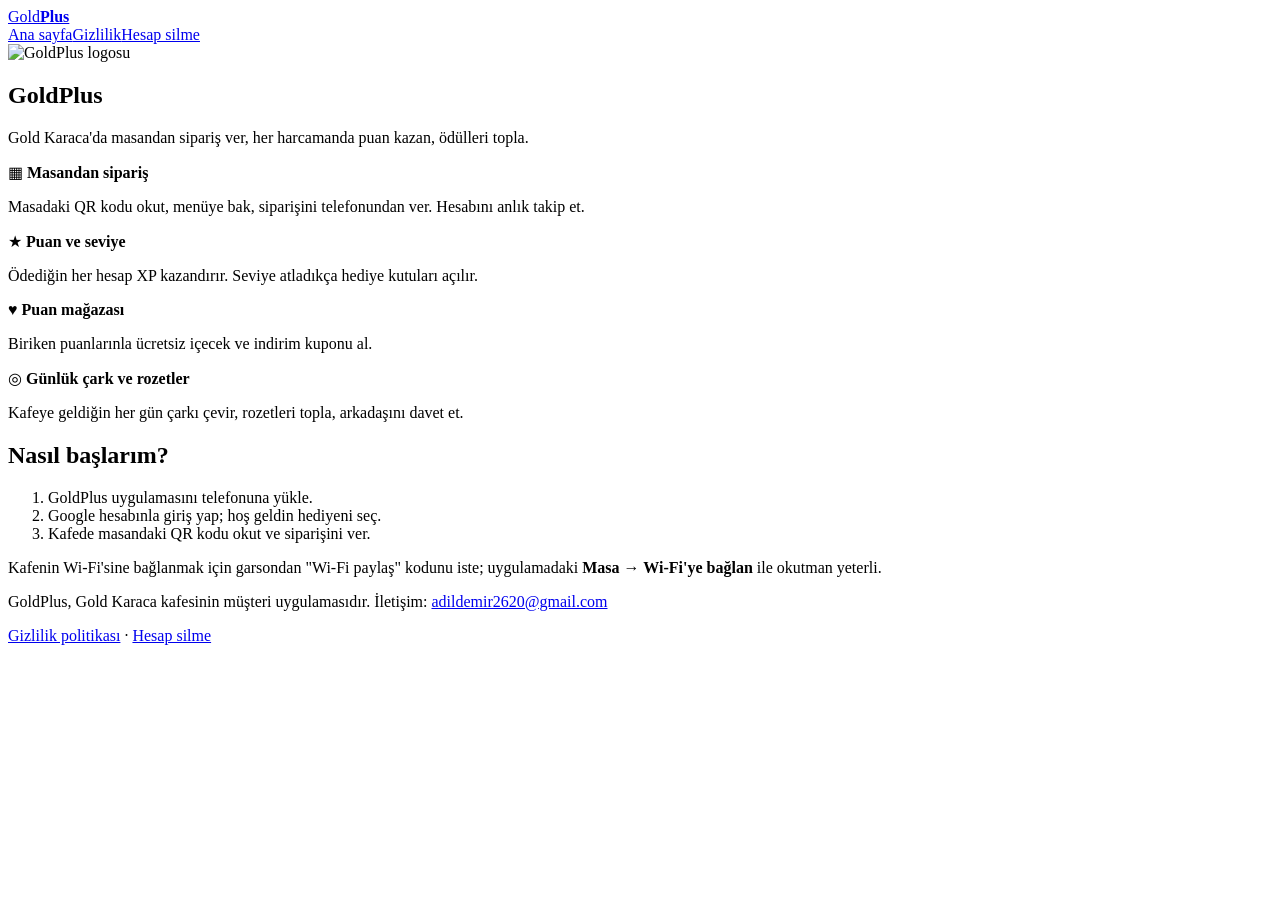
==== index.html @ 662983c7 "Add files via upload" ====
<!doctype html>
<html lang="tr">
<head>
    <meta charset="utf-8">
    <meta name="viewport" content="width=device-width, initial-scale=1">
    <title>GoldPlus · Gold Karaca</title>
    <meta name="description" content="Gold Karaca müşteri uygulaması: masadan sipariş, puan, ödüller.">
    <link rel="icon" href="logo.svg" type="image/svg+xml">
    <link rel="stylesheet" href="style.css">
</head>
<body>
    <header class="top">
        <div class="top-inner">
            <a class="brand" href="index.html"><img src="logo.svg" alt=""><span class="brand-text">Gold<b>Plus</b></span></a>
            <nav><a href="index.html" aria-current="page">Ana sayfa</a><a href="gizlilik.html">Gizlilik</a><a href="hesap-silme.html">Hesap silme</a></nav>
        </div>
    </header>
    <section class="hero">
        <img src="logo.svg" alt="GoldPlus logosu">
        <h1>GoldPlus</h1>
        <p>Gold Karaca'da masandan sipariş ver, her harcamanda puan kazan, ödülleri topla.</p>
    </section>

    <main>
        <div class="features">
            <div class="feature">
                <span class="icon">▦</span>
                <strong>Masandan sipariş</strong>
                <p>Masadaki QR kodu okut, menüye bak, siparişini telefonundan ver. Hesabını anlık takip et.</p>
            </div>
            <div class="feature">
                <span class="icon">★</span>
                <strong>Puan ve seviye</strong>
                <p>Ödediğin her hesap XP kazandırır. Seviye atladıkça hediye kutuları açılır.</p>
            </div>
            <div class="feature">
                <span class="icon">♥</span>
                <strong>Puan mağazası</strong>
                <p>Biriken puanlarınla ücretsiz içecek ve indirim kuponu al.</p>
            </div>
            <div class="feature">
                <span class="icon">◎</span>
                <strong>Günlük çark ve rozetler</strong>
                <p>Kafeye geldiğin her gün çarkı çevir, rozetleri topla, arkadaşını davet et.</p>
            </div>
        </div>

        <h2>Nasıl başlarım?</h2>
        <ol class="steps">
            <li>GoldPlus uygulamasını telefonuna yükle.</li>
            <li>Google hesabınla giriş yap; hoş geldin hediyeni seç.</li>
            <li>Kafede masandaki QR kodu okut ve siparişini ver.</li>
        </ol>

        <div class="box">
            Kafenin Wi-Fi'sine bağlanmak için garsondan "Wi-Fi paylaş" kodunu iste; uygulamadaki
            <strong>Masa → Wi-Fi'ye bağlan</strong> ile okutman yeterli.
        </div>

    </main>

    <footer>
        <p>GoldPlus, Gold Karaca kafesinin müşteri uygulamasıdır. İletişim: <a href="mailto:adildemir2620@gmail.com">adildemir2620@gmail.com</a></p>
        <p><a href="gizlilik.html">Gizlilik politikası</a> · <a href="hesap-silme.html">Hesap silme</a></p>
    </footer>
</body>
</html>
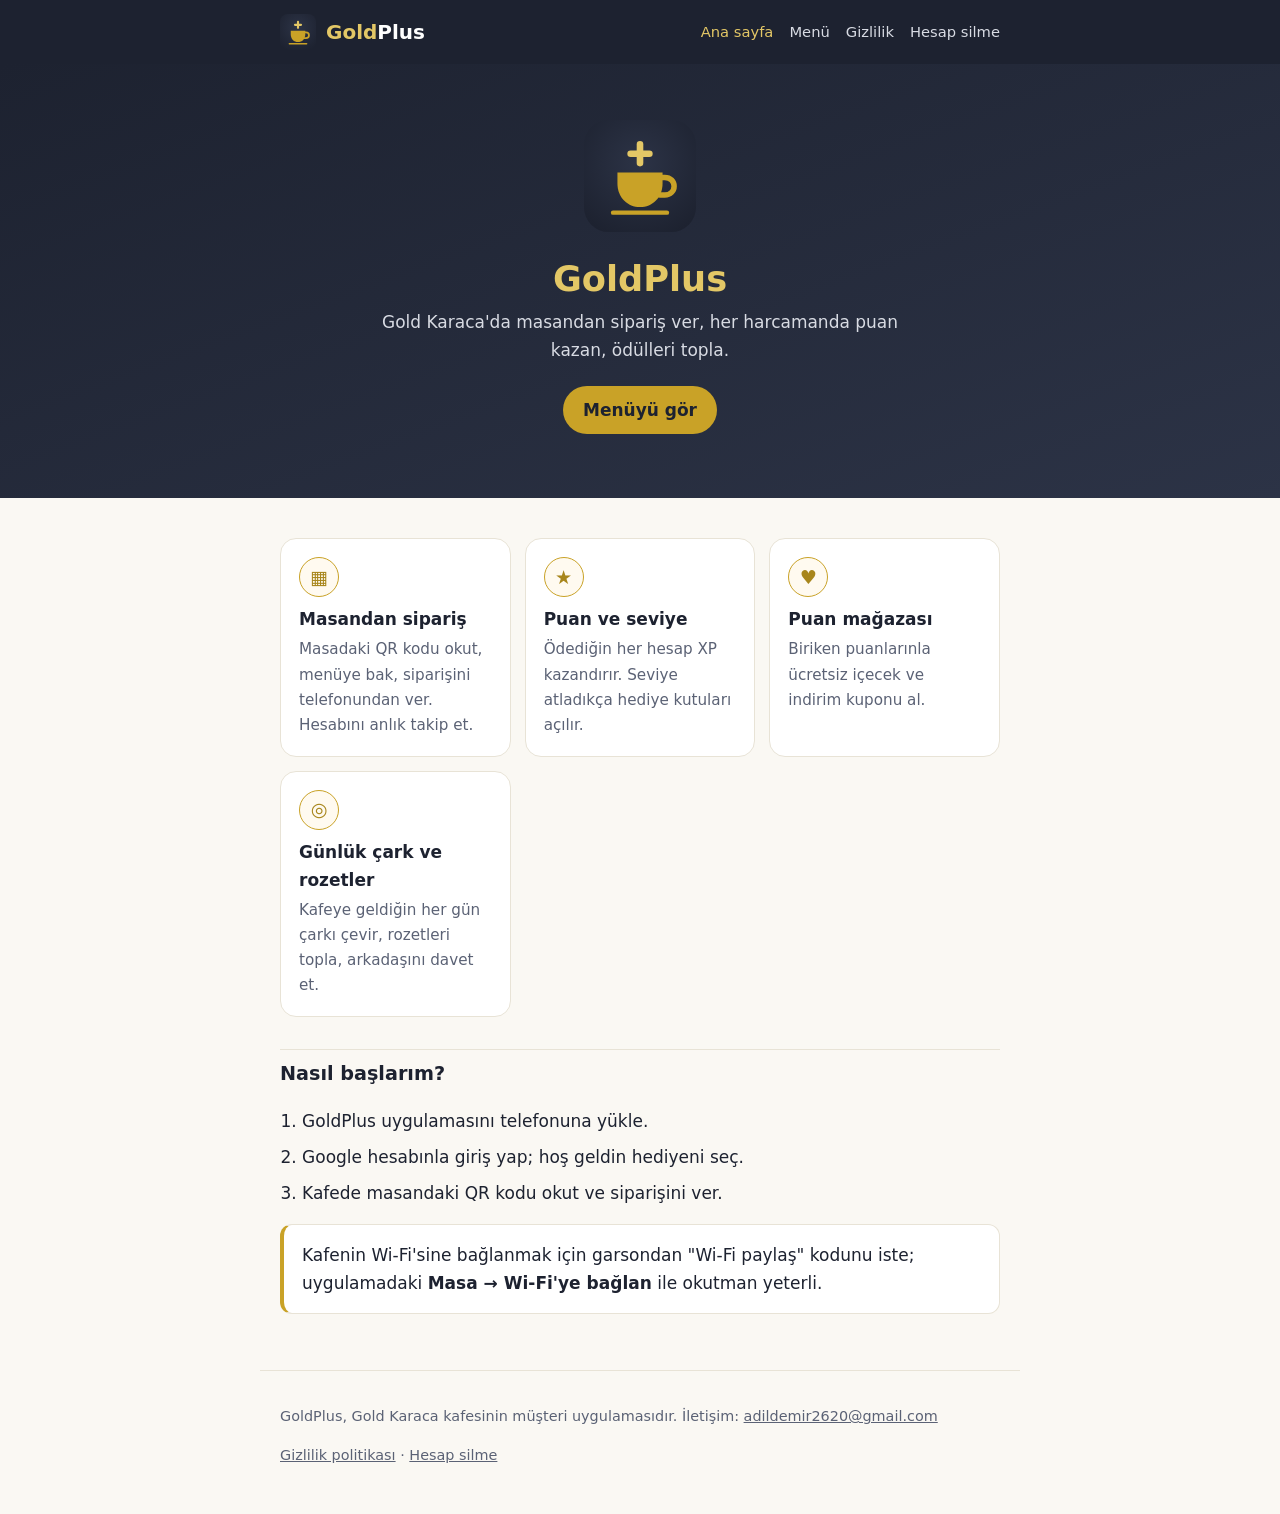
==== commit f975e098: "Add files via upload" ====
--- a/index.html
+++ b/index.html
@@ -12,13 +12,14 @@
     <header class="top">
         <div class="top-inner">
             <a class="brand" href="index.html"><img src="logo.svg" alt=""><span class="brand-text">Gold<b>Plus</b></span></a>
-            <nav><a href="index.html" aria-current="page">Ana sayfa</a><a href="gizlilik.html">Gizlilik</a><a href="hesap-silme.html">Hesap silme</a></nav>
+            <nav><a href="index.html" aria-current="page">Ana sayfa</a><a href="menu.html">Menü</a><a href="gizlilik.html">Gizlilik</a><a href="hesap-silme.html">Hesap silme</a></nav>
         </div>
     </header>
     <section class="hero">
         <img src="logo.svg" alt="GoldPlus logosu">
         <h1>GoldPlus</h1>
         <p>Gold Karaca'da masandan sipariş ver, her harcamanda puan kazan, ödülleri topla.</p>
+        <p style="margin-top:22px"><a class="button" href="menu.html">Menüyü gör</a></p>
     </section>
 
     <main>
--- a/style.css
+++ b/style.css
@@ -0,0 +1,359 @@
+:root {
+    --ink: #1d2230;
+    --ink-2: #2c3346;
+    --ink-soft: #5b6275;
+    --gold: #c9a227;
+    --gold-light: #e3c766;
+    --gold-dark: #a8861c;
+    --paper: #faf8f3;
+    --card: #ffffff;
+    --line: #e8e3d6;
+}
+
+* { box-sizing: border-box; }
+
+html { -webkit-text-size-adjust: 100%; }
+
+body {
+    margin: 0;
+    font-family: system-ui, -apple-system, "Segoe UI", Roboto, "Helvetica Neue", Arial, sans-serif;
+    font-size: 17px;
+    line-height: 1.65;
+    color: var(--ink);
+    background: var(--paper);
+}
+
+a { color: var(--gold-dark); }
+
+.top {
+    background: var(--ink);
+    color: #fff;
+}
+
+.top-inner, main, footer {
+    max-width: 760px;
+    margin: 0 auto;
+    padding: 0 20px;
+}
+
+.top-inner {
+    display: flex;
+    align-items: center;
+    justify-content: space-between;
+    gap: 12px;
+    min-height: 64px;
+}
+
+.brand {
+    display: flex;
+    align-items: center;
+    gap: 10px;
+    color: var(--gold-light);
+    font-weight: 800;
+    font-size: 1.25rem;
+    text-decoration: none;
+}
+
+    .brand b { color: #fff; font-weight: 800; }
+
+    .brand img { width: 36px; height: 36px; }
+
+nav { display: flex; gap: 16px; flex-wrap: wrap; }
+
+    nav a {
+        color: #d8dbe3;
+        text-decoration: none;
+        font-size: 0.92rem;
+    }
+
+        nav a:hover, nav a[aria-current="page"] { color: var(--gold-light); }
+
+.hero {
+    background: linear-gradient(160deg, var(--ink) 0%, var(--ink-2) 100%);
+    color: #fff;
+    text-align: center;
+    padding: 56px 20px 64px;
+}
+
+    .hero img { width: 112px; height: 112px; }
+
+    .hero h1 {
+        margin: 18px 0 8px;
+        font-size: 2.2rem;
+        line-height: 1.2;
+        color: var(--gold-light);
+    }
+
+    .hero p {
+        max-width: 520px;
+        margin: 0 auto;
+        color: #d8dbe3;
+    }
+
+main { padding-top: 32px; padding-bottom: 40px; }
+
+h1 { font-size: 1.9rem; line-height: 1.25; margin: 8px 0 4px; }
+
+h2 {
+    font-size: 1.2rem;
+    margin: 32px 0 8px;
+    padding-top: 8px;
+    border-top: 1px solid var(--line);
+}
+
+.updated { color: var(--ink-soft); font-size: 0.9rem; margin-bottom: 24px; }
+
+.features {
+    display: grid;
+    grid-template-columns: repeat(auto-fit, minmax(210px, 1fr));
+    gap: 14px;
+    margin: 8px 0 24px;
+}
+
+.feature {
+    background: var(--card);
+    border: 1px solid var(--line);
+    border-radius: 16px;
+    padding: 18px;
+}
+
+    .feature strong { display: block; margin-bottom: 4px; }
+
+    .feature p { margin: 0; color: var(--ink-soft); font-size: 0.95rem; }
+
+.icon {
+    display: inline-flex;
+    width: 40px;
+    height: 40px;
+    align-items: center;
+    justify-content: center;
+    border-radius: 50%;
+    background: #fffaf0;
+    border: 1px solid var(--gold);
+    color: var(--gold-dark);
+    font-size: 1.2rem;
+    margin-bottom: 8px;
+}
+
+.box {
+    background: var(--card);
+    border: 1px solid var(--line);
+    border-left: 4px solid var(--gold);
+    border-radius: 12px;
+    padding: 16px 18px;
+    margin: 16px 0;
+}
+
+ol.steps { padding-left: 1.3em; }
+
+    ol.steps li { margin-bottom: 8px; }
+
+table {
+    width: 100%;
+    border-collapse: collapse;
+    background: var(--card);
+    border: 1px solid var(--line);
+    border-radius: 12px;
+    overflow: hidden;
+    font-size: 0.95rem;
+}
+
+th, td {
+    text-align: left;
+    vertical-align: top;
+    padding: 10px 12px;
+    border-bottom: 1px solid var(--line);
+}
+
+th { background: #f3efe4; }
+
+tr:last-child td { border-bottom: 0; }
+
+.table-wrap { overflow-x: auto; }
+
+.button {
+    display: inline-block;
+    background: var(--gold);
+    color: var(--ink);
+    font-weight: 700;
+    text-decoration: none;
+    padding: 10px 20px;
+    border-radius: 999px;
+}
+
+footer {
+    padding-top: 20px;
+    padding-bottom: 32px;
+    border-top: 1px solid var(--line);
+    color: var(--ink-soft);
+    font-size: 0.9rem;
+}
+
+    footer a { color: var(--ink-soft); }
+
+@media (max-width: 520px) {
+    body { font-size: 16px; }
+    .hero h1 { font-size: 1.8rem; }
+    .top-inner { flex-wrap: wrap; padding-top: 10px; padding-bottom: 10px; }
+    nav { width: 100%; gap: 18px; }
+}
+
+/* Web menu */
+.muted { color: var(--ink-soft); }
+.small { font-size: 0.88rem; }
+.center { text-align: center; }
+
+.menu-page h1 { margin-bottom: 12px; }
+
+.notice, .deal, .app-cta {
+    background: var(--card);
+    border: 1px solid var(--line);
+    border-radius: 14px;
+    padding: 12px 14px;
+    margin-bottom: 10px;
+}
+
+.notice { border-left: 4px solid var(--gold); }
+
+.notice.is-table { background: #fffaf0; }
+
+.deal { display: flex; align-items: center; gap: 12px; }
+
+    .deal.is-active { border-color: var(--gold); background: #fffaf0; }
+
+.deal-percent {
+    flex-shrink: 0;
+    min-width: 54px;
+    text-align: center;
+    font-weight: 800;
+    color: var(--ink);
+    background: var(--gold-light);
+    border-radius: 10px;
+    padding: 6px 8px;
+}
+
+.deal .muted { font-size: 0.88rem; }
+
+.app-cta {
+    display: flex;
+    align-items: center;
+    justify-content: space-between;
+    gap: 12px;
+    background: var(--ink);
+    color: #fff;
+    border: 0;
+    margin-bottom: 18px;
+}
+
+    .app-cta .muted { color: #c9ccd6; font-size: 0.9rem; }
+
+    .app-cta .button { flex-shrink: 0; }
+
+    .app-cta .button.is-soon { background: transparent; color: var(--gold-light); border: 1px solid var(--gold); cursor: default; font-weight: 600; font-size: 0.85rem; }
+
+.menu-tools {
+    position: sticky;
+    top: 0;
+    z-index: 5;
+    background: var(--paper);
+    padding: 10px 0 6px;
+}
+
+#search {
+    width: 100%;
+    font: inherit;
+    padding: 10px 14px;
+    border: 1px solid var(--line);
+    border-radius: 999px;
+    background: #fff;
+}
+
+    #search:focus { outline: 2px solid var(--gold); border-color: var(--gold); }
+
+.chips {
+    display: flex;
+    gap: 8px;
+    overflow-x: auto;
+    padding: 10px 0 4px;
+    scrollbar-width: none;
+}
+
+    .chips::-webkit-scrollbar { display: none; }
+
+.chip {
+    flex-shrink: 0;
+    font: inherit;
+    font-size: 0.9rem;
+    padding: 6px 14px;
+    border-radius: 999px;
+    border: 1px solid var(--line);
+    background: #fff;
+    color: var(--ink);
+    cursor: pointer;
+}
+
+    .chip.is-on { background: var(--ink); color: var(--gold-light); border-color: var(--ink); }
+
+h2.category {
+    border-top: 0;
+    margin: 22px 0 8px;
+    padding-top: 0;
+    font-size: 0.82rem;
+    text-transform: uppercase;
+    letter-spacing: 0.08em;
+    color: var(--ink-soft);
+}
+
+.list {
+    background: var(--card);
+    border: 1px solid var(--line);
+    border-radius: 14px;
+    overflow: hidden;
+}
+
+.item {
+    display: flex;
+    justify-content: space-between;
+    align-items: flex-start;
+    gap: 12px;
+    padding: 12px 14px;
+    border-bottom: 1px solid var(--line);
+}
+
+    .item:last-child { border-bottom: 0; }
+
+    .item.is-out { opacity: 0.55; }
+
+.item-name { font-weight: 600; }
+
+.item-extras { margin-top: 4px; display: flex; flex-wrap: wrap; gap: 6px; align-items: center; }
+
+.item-price { text-align: right; white-space: nowrap; font-weight: 700; }
+
+    .item-price s { display: block; font-size: 0.8rem; font-weight: 400; color: var(--ink-soft); }
+
+    .item-price .sale { color: #b3261e; }
+
+.tag {
+    display: inline-block;
+    font-size: 0.75rem;
+    font-weight: 700;
+    padding: 1px 8px;
+    border-radius: 999px;
+    background: #fffaf0;
+    border: 1px solid var(--gold);
+    color: var(--gold-dark);
+}
+
+    .tag.is-sale { background: #fdecea; border-color: #f2b8b5; color: #b3261e; }
+
+    .tag.is-out { background: #eee; border-color: #ddd; color: #666; }
+
+.allergens { font-size: 0.78rem; color: var(--ink-soft); }
+
+button.button { border: 0; font: inherit; font-weight: 700; cursor: pointer; }
+
+@media (max-width: 520px) {
+    .app-cta { flex-direction: column; align-items: stretch; text-align: left; }
+    .app-cta .button { text-align: center; }
+}
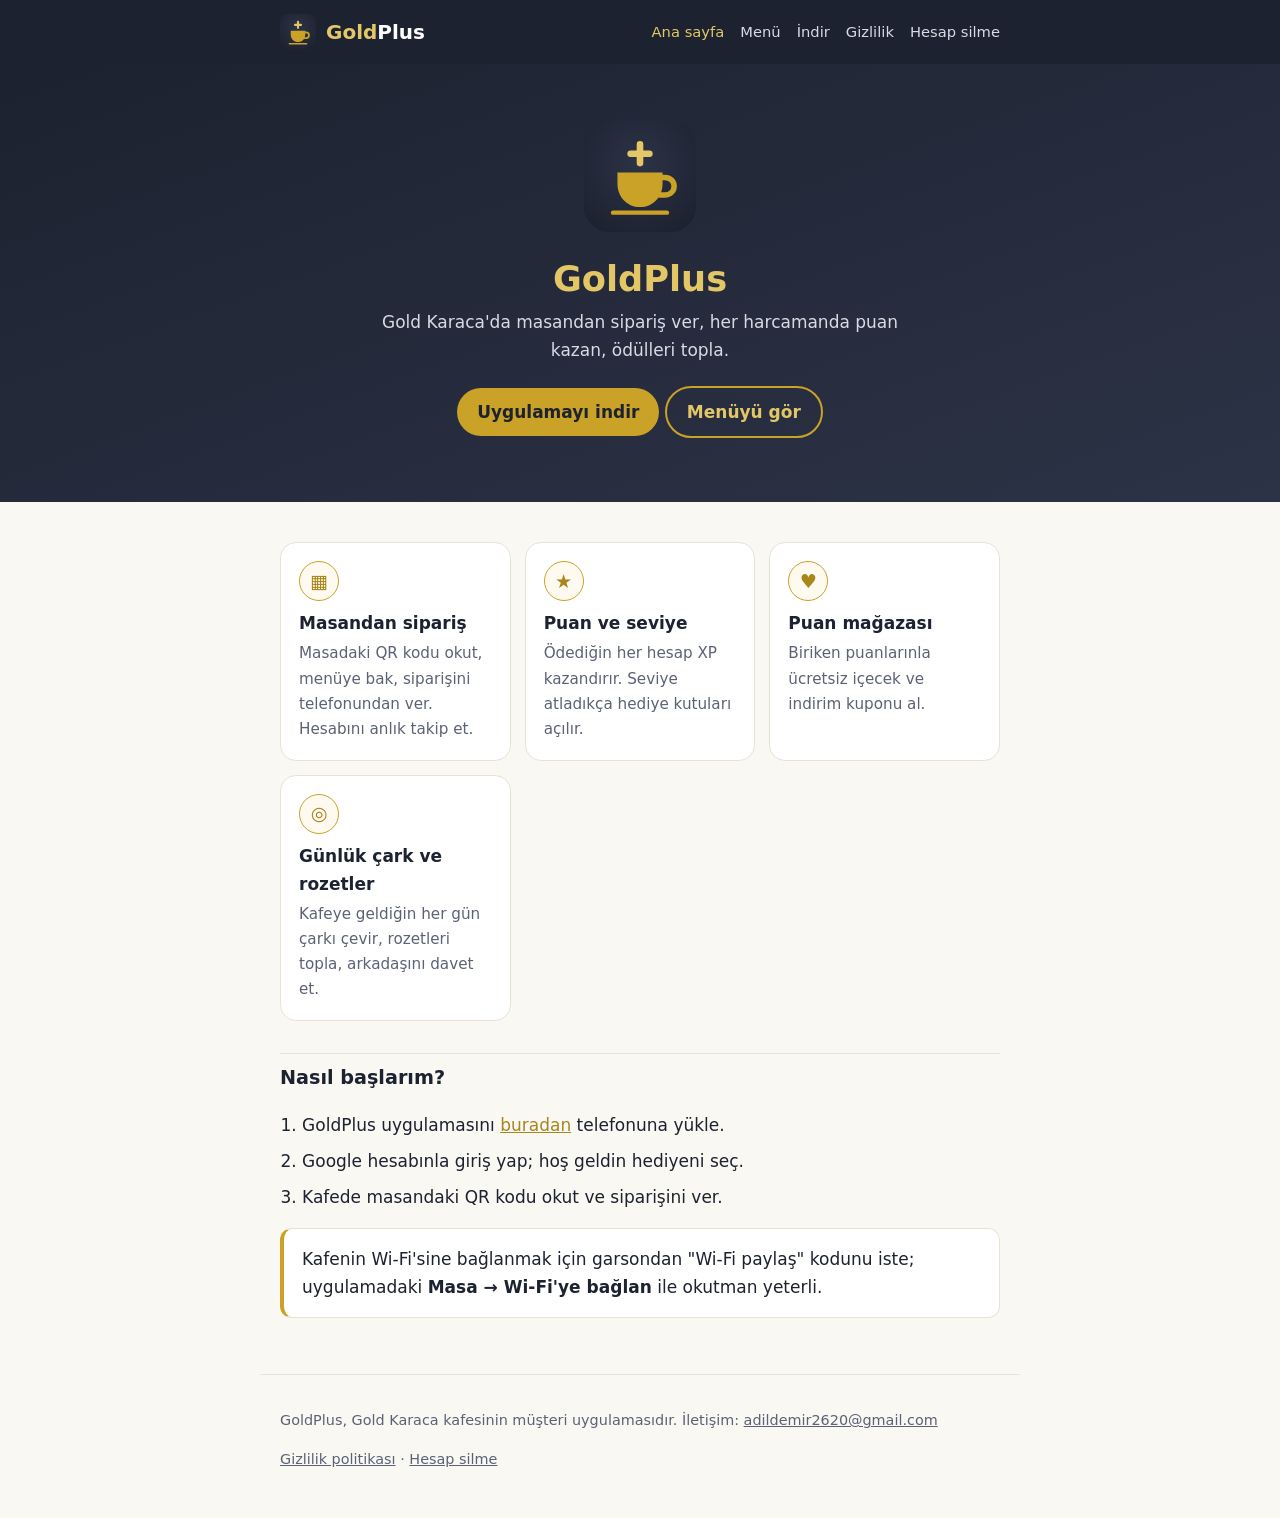
==== commit ed6a5bdb: "Add files via upload" ====
--- a/index.html
+++ b/index.html
@@ -12,14 +12,14 @@
     <header class="top">
         <div class="top-inner">
             <a class="brand" href="index.html"><img src="logo.svg" alt=""><span class="brand-text">Gold<b>Plus</b></span></a>
-            <nav><a href="index.html" aria-current="page">Ana sayfa</a><a href="menu.html">Menü</a><a href="gizlilik.html">Gizlilik</a><a href="hesap-silme.html">Hesap silme</a></nav>
+            <nav><a href="index.html" aria-current="page">Ana sayfa</a><a href="menu.html">Menü</a><a href="indir.html">İndir</a><a href="gizlilik.html">Gizlilik</a><a href="hesap-silme.html">Hesap silme</a></nav>
         </div>
     </header>
     <section class="hero">
         <img src="logo.svg" alt="GoldPlus logosu">
         <h1>GoldPlus</h1>
         <p>Gold Karaca'da masandan sipariş ver, her harcamanda puan kazan, ödülleri topla.</p>
-        <p style="margin-top:22px"><a class="button" href="menu.html">Menüyü gör</a></p>
+        <p style="margin-top:22px"><a class="button" href="indir.html">Uygulamayı indir</a> <a class="button is-ghost" href="menu.html">Menüyü gör</a></p>
     </section>
 
     <main>
@@ -48,7 +48,7 @@
 
         <h2>Nasıl başlarım?</h2>
         <ol class="steps">
-            <li>GoldPlus uygulamasını telefonuna yükle.</li>
+            <li>GoldPlus uygulamasını <a href="indir.html">buradan</a> telefonuna yükle.</li>
             <li>Google hesabınla giriş yap; hoş geldin hediyeni seç.</li>
             <li>Kafede masandaki QR kodu okut ve siparişini ver.</li>
         </ol>
--- a/style.css
+++ b/style.css
@@ -357,3 +357,11 @@
     .app-cta { flex-direction: column; align-items: stretch; text-align: left; }
     .app-cta .button { text-align: center; }
 }
+
+.button.is-ghost {
+    background: transparent;
+    color: var(--gold-light);
+    border: 2px solid var(--gold);
+}
+
+.hero .small { color: #c9ccd6; font-size: 0.85rem; }
